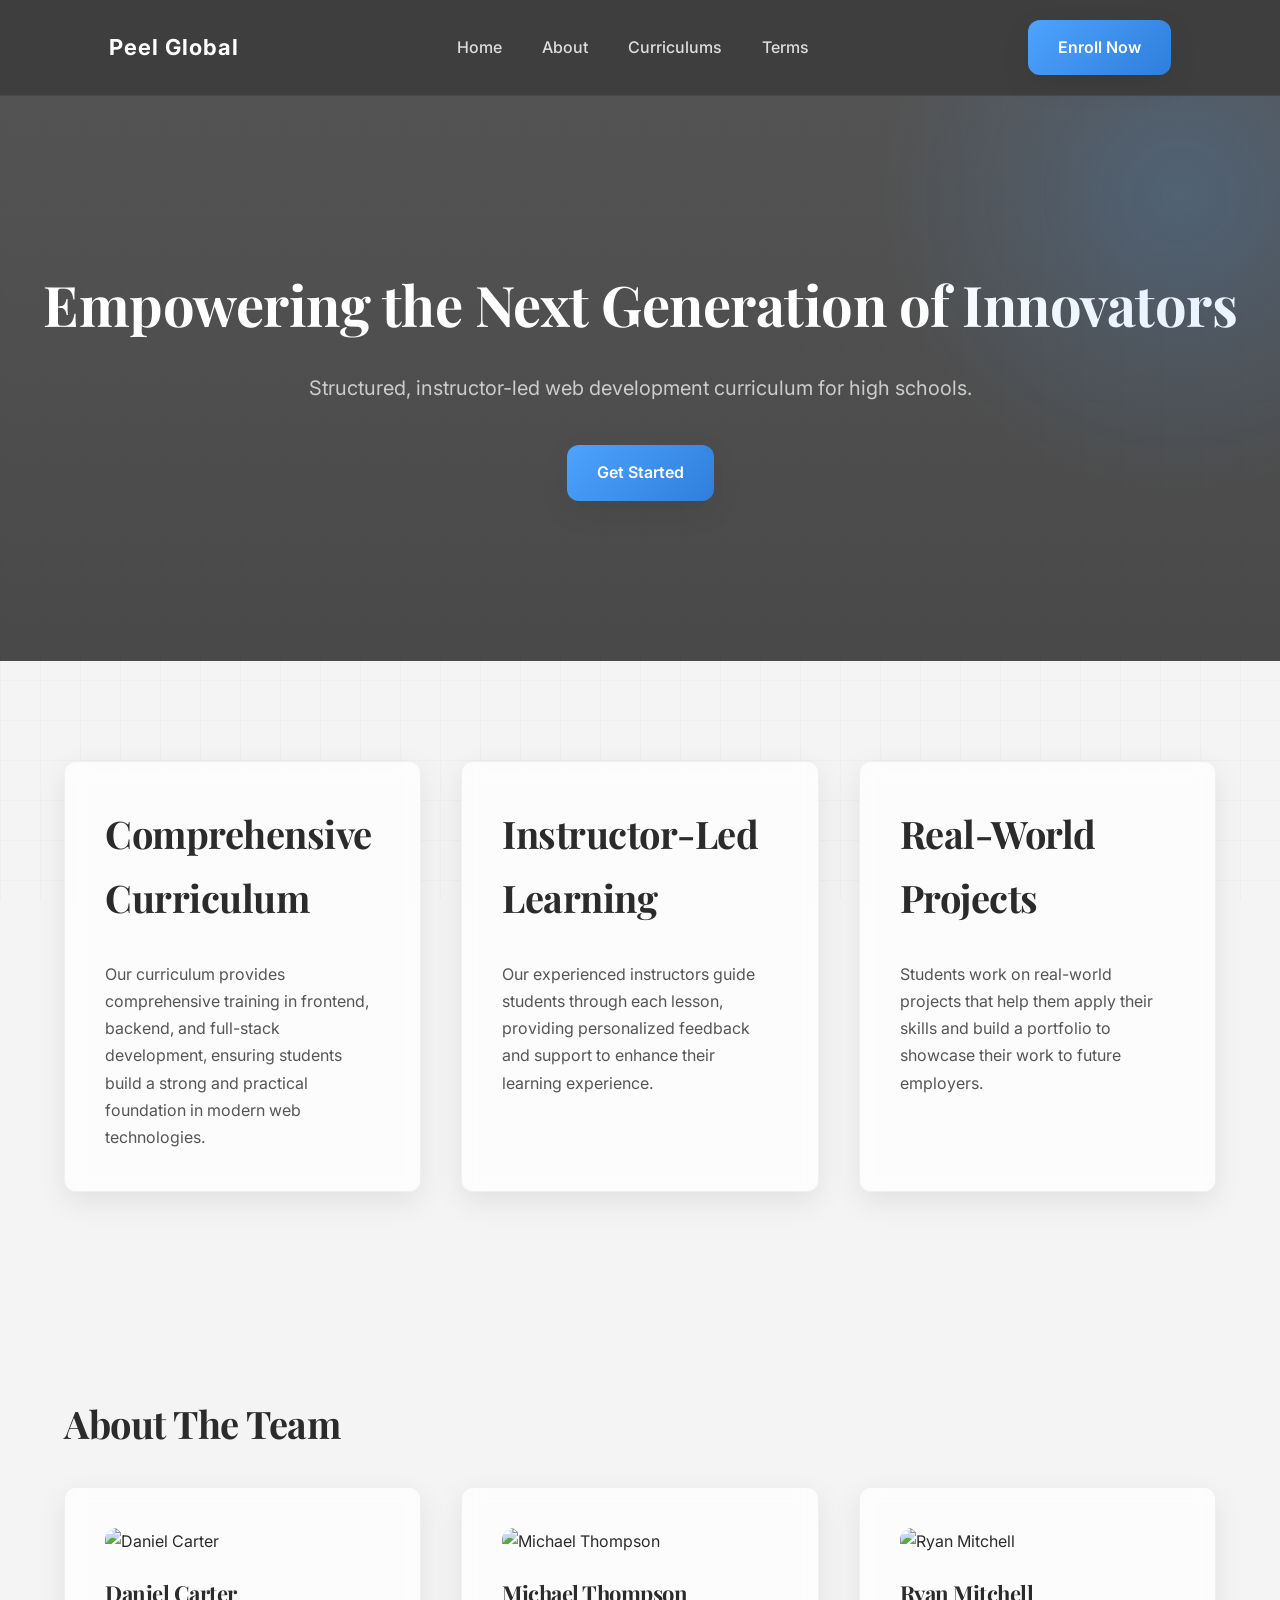
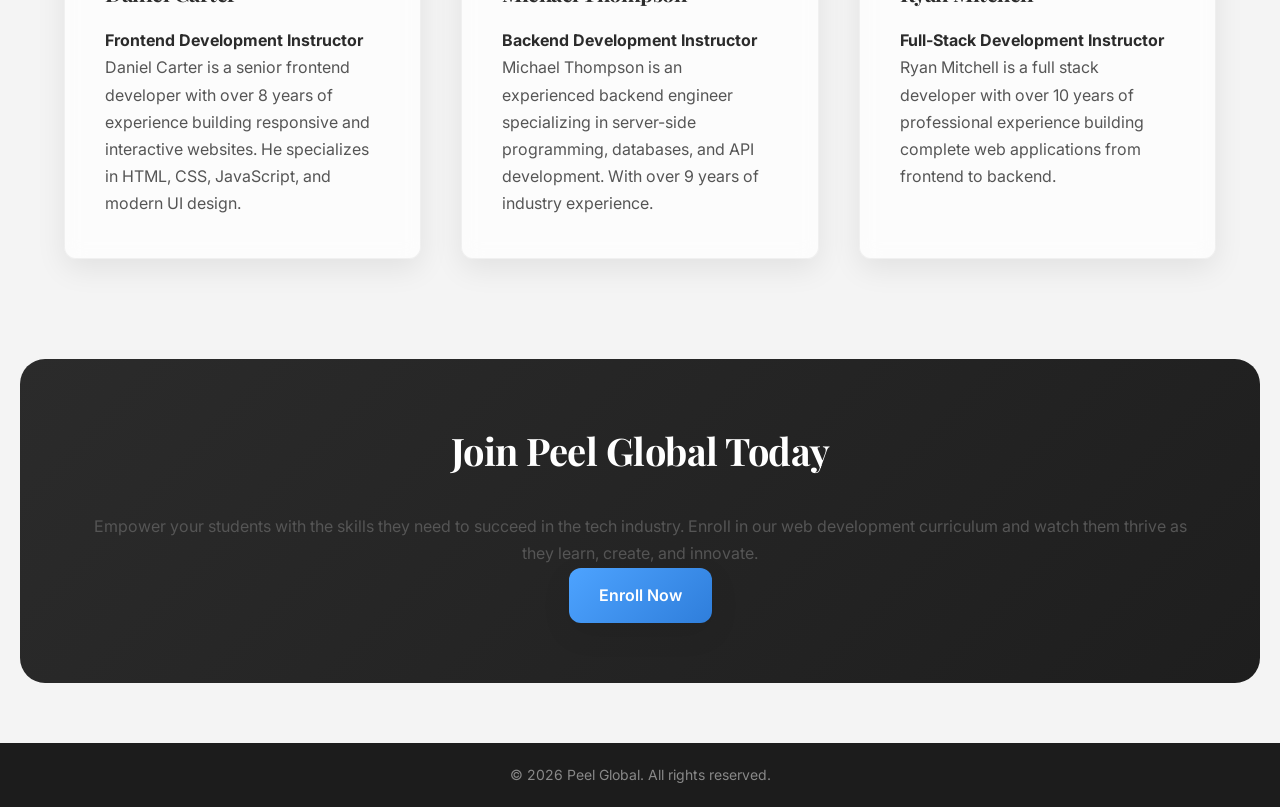
==== index.html @ 0a35fe55 "Add files via upload" ====
<!DOCTYPE html>
<html lang="en">
<head>
    <meta charset="UTF-8">
    <meta name="viewport" content="width=device-width, initial-scale=1.0">
    <title>Peel Global</title>
    <link rel="stylesheet" href="style.css">
    <link href="https://fonts.googleapis.com/css2?family=Inter:wght@400;600&family=Playfair+Display:wght@700&display=swap" rel="stylesheet">

</head>
<body>
    
    <nav class="navbar">
        <div class="logo"> Peel Global</div>
        <div class="nav-links">
            <a href="index.html">Home</a>
            <a href="about.html">About</a>
            <a href="product.html">Curriculums</a>
            <a href="terms.html">Terms</a>
        </div>    
        <a href="enroll.html" class="btn-primary">Enroll Now</a>
    </nav>
    <section class="hero">
        <h1>Empowering the Next Generation of Innovators</h1>
        <p>Structured, instructor-led web development curriculum for high schools.</p>
        <a href="product.html" class="btn-primary">Get Started</a>
    </section>

    <section class="container grid-3">
        <div class="card">
            <h2>Comprehensive Curriculum</h2>
            <p>Our curriculum provides comprehensive training in frontend, backend, and full-stack development, ensuring students build a strong and practical foundation in modern web technologies.</p>
        </div>
        <div class="card">
            <h2>Instructor-Led Learning</h2>
            <p>Our experienced instructors guide students through each lesson, providing personalized feedback and support to enhance their learning experience.</p>
        </div>
        <div class="card">
            <h2>Real-World Projects</h2>
            <p>Students work on real-world projects that help them apply their skills and build a portfolio to showcase their work to future employers.</p>
        </div>
    </section>

    <section class="team">
        <div class="container">
            <h2>About The Team</h2>
            <div class="grid-3">
                <div class="card">
                    <img src="images/frontend-dev.jpg" alt="Daniel Carter">
                    <h3>Daniel Carter</h3>
                    <h4>Frontend Development Instructor</h4>
                    <p>Daniel Carter is a senior frontend developer with over 8 years of experience
                       building responsive and interactive websites. He specializes in HTML, CSS,
                       JavaScript, and modern UI design.</p>
                </div>
                <div class="card">
                    <img src="images/backend-dev.jpg" alt="Michael Thompson">
                    <h3>Michael Thompson</h3>
                    <h4>Backend Development Instructor</h4>
                    <p>Michael Thompson is an experienced backend engineer specializing in
                       server-side programming, databases, and API development. With over
                       9 years of industry experience.</p>
                </div>
                <div class="card">
                    <img src="images/fullstack-dev.jpg" alt="Ryan Mitchell">
                    <h3>Ryan Mitchell</h3>
                    <h4>Full-Stack Development Instructor</h4>
                    <p>Ryan Mitchell is a full stack developer with over 10 years of professional experience building complete web applications 
                       from frontend to backend.</p>
                </div>
            </div>
        </div>
    </section>

    <section class="cta-section">
        <div class="container">
            <h2>Join Peel Global Today</h2>
            <p>Empower your students with the skills they need to succeed in the tech industry. Enroll in our web development curriculum and watch them thrive as they learn, create, and innovate.</p>
            <a href="enroll.html" class="btn-primary">Enroll Now</a>
        </div>
    </section>

    <footer>
        © 2026 Peel Global. All rights reserved.
    </footer>
</body>
</html>
---- style.css ----
* {
    margin: 0;
    padding: 0;
    box-sizing: border-box;
}

html {
    scroll-behavior: smooth;
}

body {
    font-family: 'Inter', sans-serif;
    background: #F4F4F4;
    color: #2B2B2B;
    line-height: 1.7;
}


body::before {
    content: "";
    position: fixed;
    inset: 0;
    background-image: 
        linear-gradient(rgba(0,0,0,0.02) 1px, transparent 1px),
        linear-gradient(90deg, rgba(0,0,0,0.02) 1px, transparent 1px);
    background-size: 40px 40px;
    pointer-events: none;
    z-index: -1;
}


h1, h2, h3 {
    font-family: 'Playfair Display', serif;
    font-weight: 700;
    letter-spacing: -0.5px;
}

h1 {
    font-size: 56px;
}

h2 {
    font-size: 38px;
    margin-bottom: 30px;
}

h3 {
    font-size: 22px;
    margin-bottom: 15px;
}

p {
    color: #555;
}

.container {
    width: 90%;
    max-width: 1200px;
    margin: auto;
}

section {
    padding: 100px 0;
}


.navbar{
    display: flex;
    justify-content:space-around;
    align-items: center;
    padding: 20px 0;
    background: rgba(43, 43, 43, 0.9);
    backdrop-filter: blur(8px);
    position: sticky;
    top: 0;
    z-index: 999;
    border-bottom: 1px solid rgba(255,255,255,0.05);

}

.nav-container {
    display: flex;
    align-items: center;
    justify-content: space-between;
}

.logo {
    font-weight: 700;
    font-size: 22px;
    color: white;
    letter-spacing: 1px;
}

.nav-links {
    display: flex;
    gap: 40px;
}

.nav-links a {
    color: #ddd;
    text-decoration: none;
    font-weight: 500;
    position: relative;
    transition:  all 0.3s ease;
}

.nav-links a::after {
    content: "";
    position: absolute;
    bottom: -6px;
    left: 0;
    width: 0%;
    height: 2px;
    background: #4DA3FF;
    transition:  all 0.3s ease;
}

.nav-links a:hover {
    color: white;
}

.nav-links a:hover::after {
    width: 100%;
}


.btn-primary {
    background: linear-gradient(135deg, #4DA3FF, #2F7EDB);
    color: white;
    padding: 14px 30px;
    border-radius: 12px;
    text-decoration: none;
    font-weight: 600;
    transition:  all 0.3s ease;
    box-shadow: 0 10px 30px rgba(0, 0, 0, 0.08);
    display: inline-block;
}

.btn-primary:hover {
    transform: translateY(-3px);
    box-shadow: 0 15px 40px rgba(0, 0, 0, 0.15);
}


.hero {

     background: linear-gradient(rgba(43,43,43,0.8), rgba(30,30,30,0.8)),
        url('images/home-page.jpg') center/cover;
    color: white;
    text-align: center;
    padding: 160px 20px;
    position: relative;
    overflow: hidden;
}

.hero::after {
    content: "";
    position: absolute;
    width: 600px;
    height: 600px;
    background: radial-gradient(circle, rgba(77,163,255,0.2), transparent 70%);
    top: -200px;
    right: -200px;
}

.hero h1 {
    margin-bottom: 20px;
    color: white;
}

.hero p {
    font-size: 20px;
    color: #ccc;
    margin-bottom: 40px;
}



.grid-3 {
    display: grid;
    grid-template-columns: repeat(3, 1fr);
    gap: 40px;
}



.card {
    background: rgba(255, 255, 255, 0.75);
    backdrop-filter: blur(10px);
    padding: 40px;
    border-radius: 12px;
    box-shadow: 0 10px 30px rgba(0, 0, 0, 0.08);
    transition:  all 0.3s ease;
    border: 1px solid rgba(0,0,0,0.05);
}

.card:hover {
    transform: translateY(-8px);
    box-shadow: 0 15px 40px rgba(0, 0, 0, 0.15);
}



.team img {
    width: 100%;
    border-radius: 12px;
    margin-bottom: 20px;
    filter: none;
    transition:  all 0.3s ease;
}

.team .card:hover img {
    filter: none;
}



.card a.btn-primary {
    margin-top: 20px;
}



.curriculum-grid {
    margin-top: 60px;
}


.curriculum-card {
    background: rgba(255, 255, 255, 0.85);
    backdrop-filter: blur(10px);
    border-radius: 16px;
    overflow: hidden;
    box-shadow: 0 15px 40px rgba(0,0,0,0.08);
    transition: all 0.4s ease;
    display: flex;
    flex-direction: column;
}

.curriculum-card:hover {
    transform: translateY(-10px);
    box-shadow: 0 20px 60px rgba(0,0,0,0.15);
}


.card-image {
    position: relative;
    height: 250px;
    overflow: hidden;
}


.card-image img {
    width: 100%;
    height: 100%;
    object-fit: cover;
    transition: transform 0.6s ease;
}


.curriculum-card:hover .card-image img {
    transform: scale(1.1);
}

.card-overlay {
    position: absolute;
    inset: 0;
    background: linear-gradient(
        to bottom,
        rgba(0,0,0,0.2),
        rgba(0,0,0,0.7)
    );
    display: flex;
    align-items: flex-end;
    padding: 25px;
}

.card-overlay span {
    color: white;
    font-family: 'Playfair Display', serif;
    font-size: 22px;
    font-weight: 700;
    letter-spacing: 0.5px;
}


.card-content {
    padding: 30px;
    display: flex;
    flex-direction: column;
    justify-content: space-between;
    flex-grow: 1;
}

.card-content p {
    margin-bottom: 25px;
    color: #555;
}


.card-content .btn-primary {
    align-self: flex-start;
}



.cta-section {
    background: linear-gradient(135deg, #2B2B2B, #1E1E1E);
    color: white;
    text-align: center;
    border-radius: 25px;
    margin: 0 20px;
    padding: 60px 10px;
}

.cta-section h2 {
    color: white;
    margin-bottom: 30px;
}



section h1 {
    margin-bottom: 20px;
}



footer {
    background: #1C1C1C;
    color: #888;
    text-align: center;
    padding: 20px 0;
    font-size: 14px;
    margin-top: 60px;
}


.terms-section {
    display: flex;
    justify-content: center;
    align-items: center;     
    flex-direction: column;
    min-height: calc(90vh - 80px - 60px); 
    padding: 20px;
    text-align: center;
    background: #f4f4f4;
}


.terms-container {
    max-width: 700px;
}


.terms-section h1 {
    font-family: 'Playfair Display', serif;
    font-size: 36px;
    margin-bottom: 20px;
}

.terms-section p {
    font-size: 18px;
    color: #555;
    line-height: 1.7;
}




.enroll-hero {
    background: linear-gradient(135deg, #2B2B2B, #1E1E1E);
    color: white;
    display: flex;
    justify-content: center;
    align-items: center;
    text-align: center;
    min-height: 250px;
    position: relative;
    overflow: hidden;
    padding: 30px 10px;
    border-radius: 0px;
    margin:0px;
    box-shadow: 0 15px 40px rgba(0,0,0,0.15);
}

.enroll-hero::before {
    content: "";
    position: absolute;
    width: 400px;
    height: 400px;
    background: radial-gradient(circle, rgba(109,176,247,0.1), transparent 70%);
    top: -100px;
    right: -100px;
    transform: rotate(45deg);
}

.enroll-hero::after {
    content: "";
    position: absolute;
    width: 500px;
    height: 500px;
    background: radial-gradient(circle, rgba(109, 176, 247, 0.15), transparent 70%);
    bottom: -150px;
    left: -150px;
    transform: rotate(-30deg);
}


.hero-container {
    position: relative;
    z-index: 1;
    max-width: 800px;
}


.enroll-hero h1 {
    font-family: 'Playfair Display', serif;
    font-size: 42px;
    margin-bottom: 20px;
    line-height: 1.2;
}


.enroll-hero p {
    font-size: 18px;
    margin-bottom: 30px;
    color: #ddd;
    line-height: 1.6;
}

.enroll-section {
    background: #f4f4f4;
    padding: 100px 20px;
}

.enroll-container {
    max-width: 600px;
    margin: auto;
    background: rgba(255,255,255,0.9);
    padding: 50px;
    border-radius: 16px;
    box-shadow: 0 15px 40px rgba(0,0,0,0.08);
}

.enroll-form h2 {
    text-align: center;
    font-family: 'Playfair Display', serif;
    margin-bottom: 30px;
    font-size: 32px;
}

.enroll-form label {
    display: block;
    margin-bottom: 8px;
    font-weight: 600;
}

.enroll-form input,
.enroll-form select {
    width: 100%;
    padding: 14px;
    margin-bottom: 20px;
    border-radius: 8px;
    border: 1px solid #ccc;
    font-size: 16px;
    transition: 0.3s;
}

.enroll-form input:focus,
.enroll-form select:focus {
    border-color: #4DA3FF;
    outline: none;
}

.enroll-form button {
    width: 100%;
    padding: 16px;
    font-size: 18px;
    font-weight: 600;
    border: none;
    border-radius: 12px;
    cursor: pointer;
    background: linear-gradient(135deg, #4DA3FF, #2F7EDB);
    color: white;
    box-shadow: 0 10px 30px rgba(0,0,0,0.08);
    transition: all 0.3s ease;
}

.enroll-form button:hover {
    transform: translateY(-3px);
    box-shadow: 0 15px 40px rgba(0,0,0,0.15);
}



footer {
    flex-shrink: 0;
    background: #1C1C1C;
    color: #888;
    text-align: center;
    padding: 20px 0;
    font-size: 14px;
}


@media (max-width: 1024px) {
    h1 {
        font-size: 42px;
    }

    .grid-3 {
        grid-template-columns: repeat(2, 1fr);
    }
}

@media (max-width: 768px) {

    .nav-links {
        display: none;
    }

    .grid-3 {
        grid-template-columns: 1fr;
    }

    h1 {
        font-size: 34px;
    }

    h2 {
        font-size: 28px;
    }

    section {
        padding: 70px 0;
    }
}

@media (max-width: 1024px) {
    .card-image {
        height: 220px;
    }
}

@media (max-width: 768px) {
    .card-image {
        height: 200px;
    }
}

@media(max-width:768px){
    .enroll-container{
        padding: 30px;
    }

    .enroll-form h2{
        font-size: 28px;
    }
}
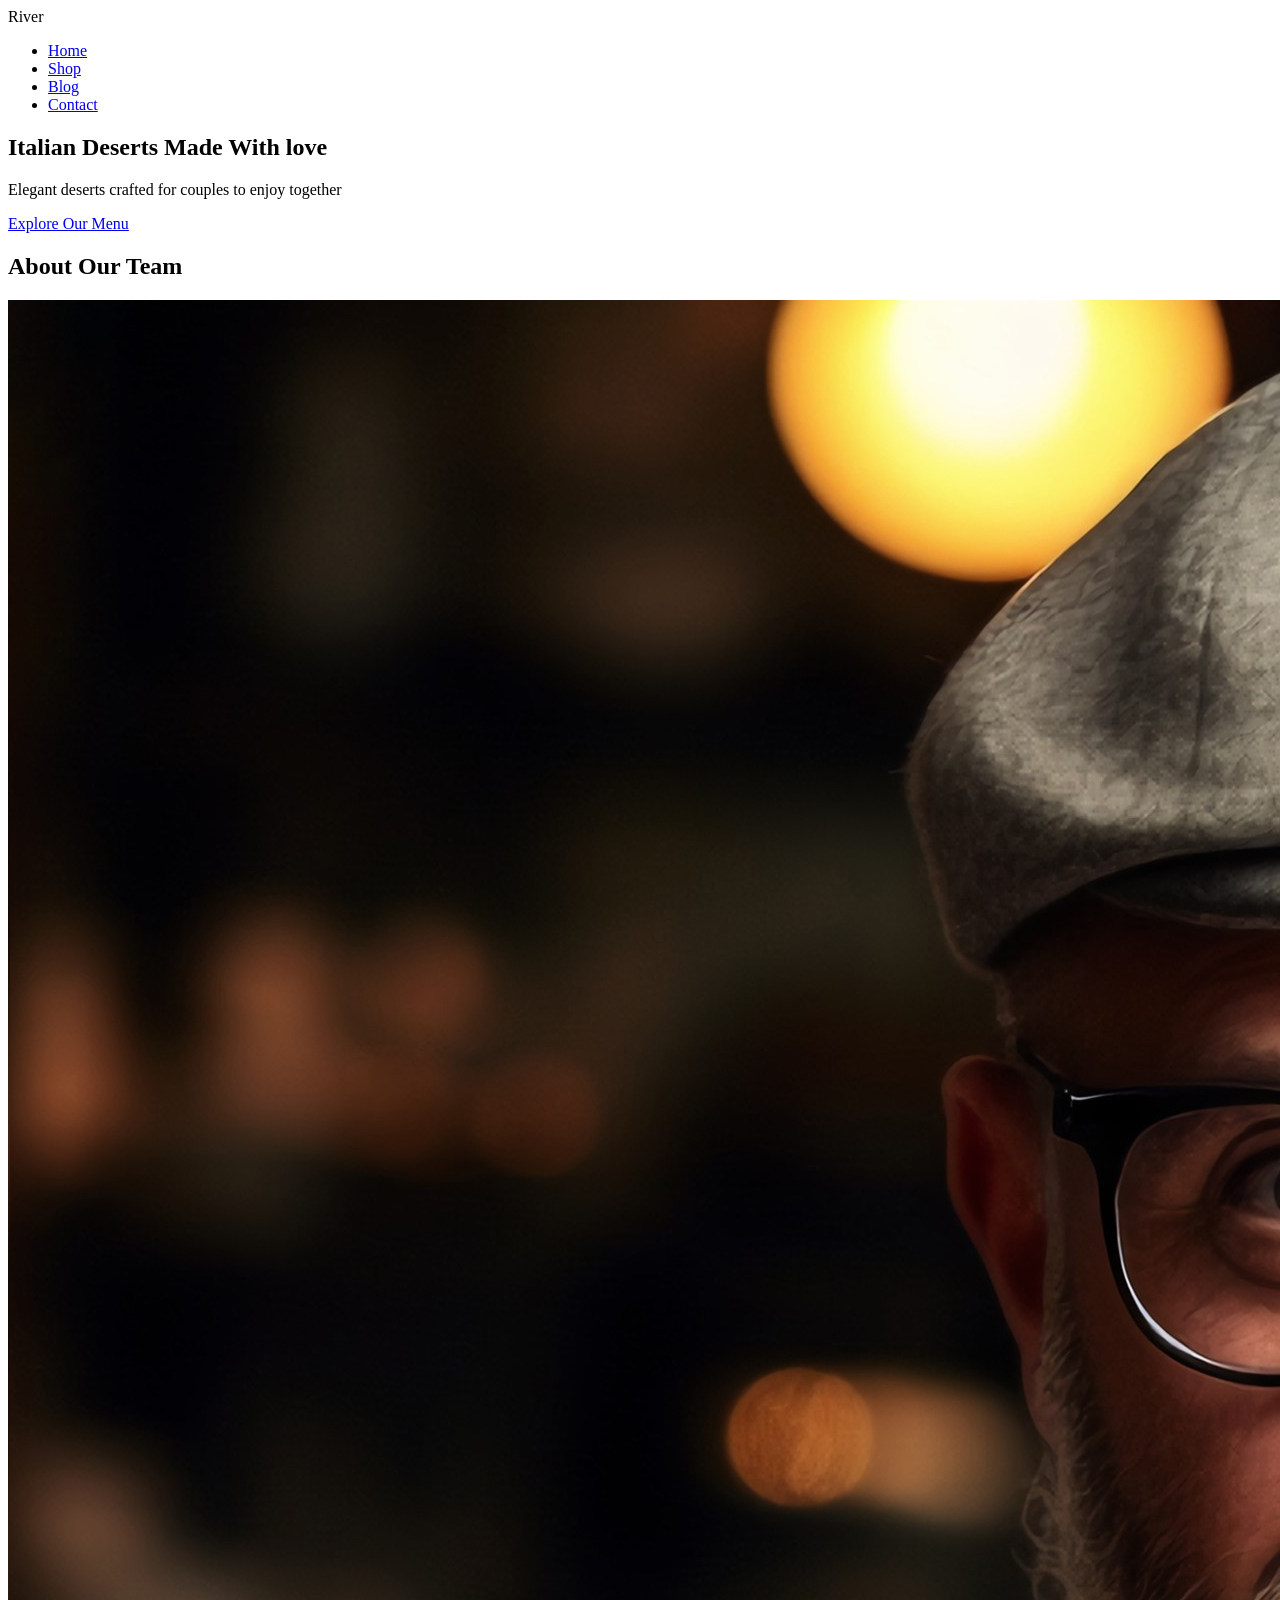
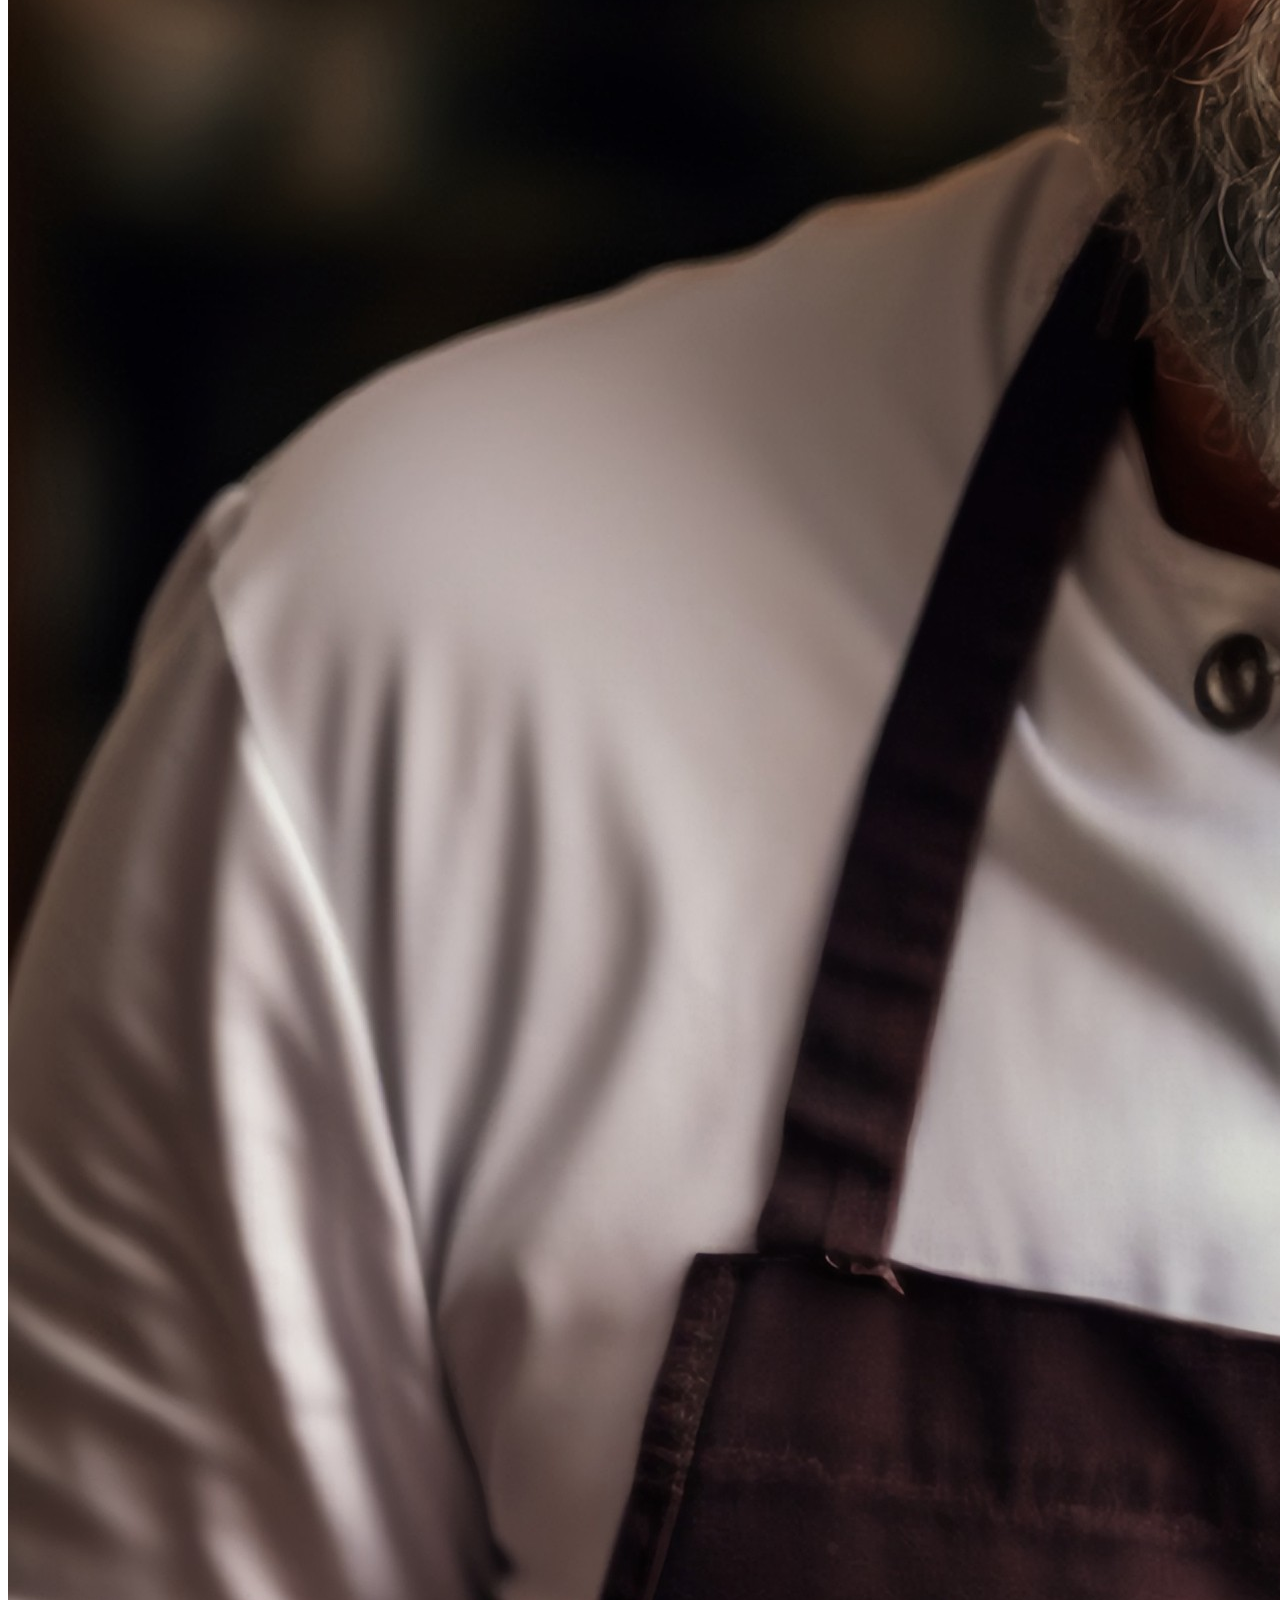
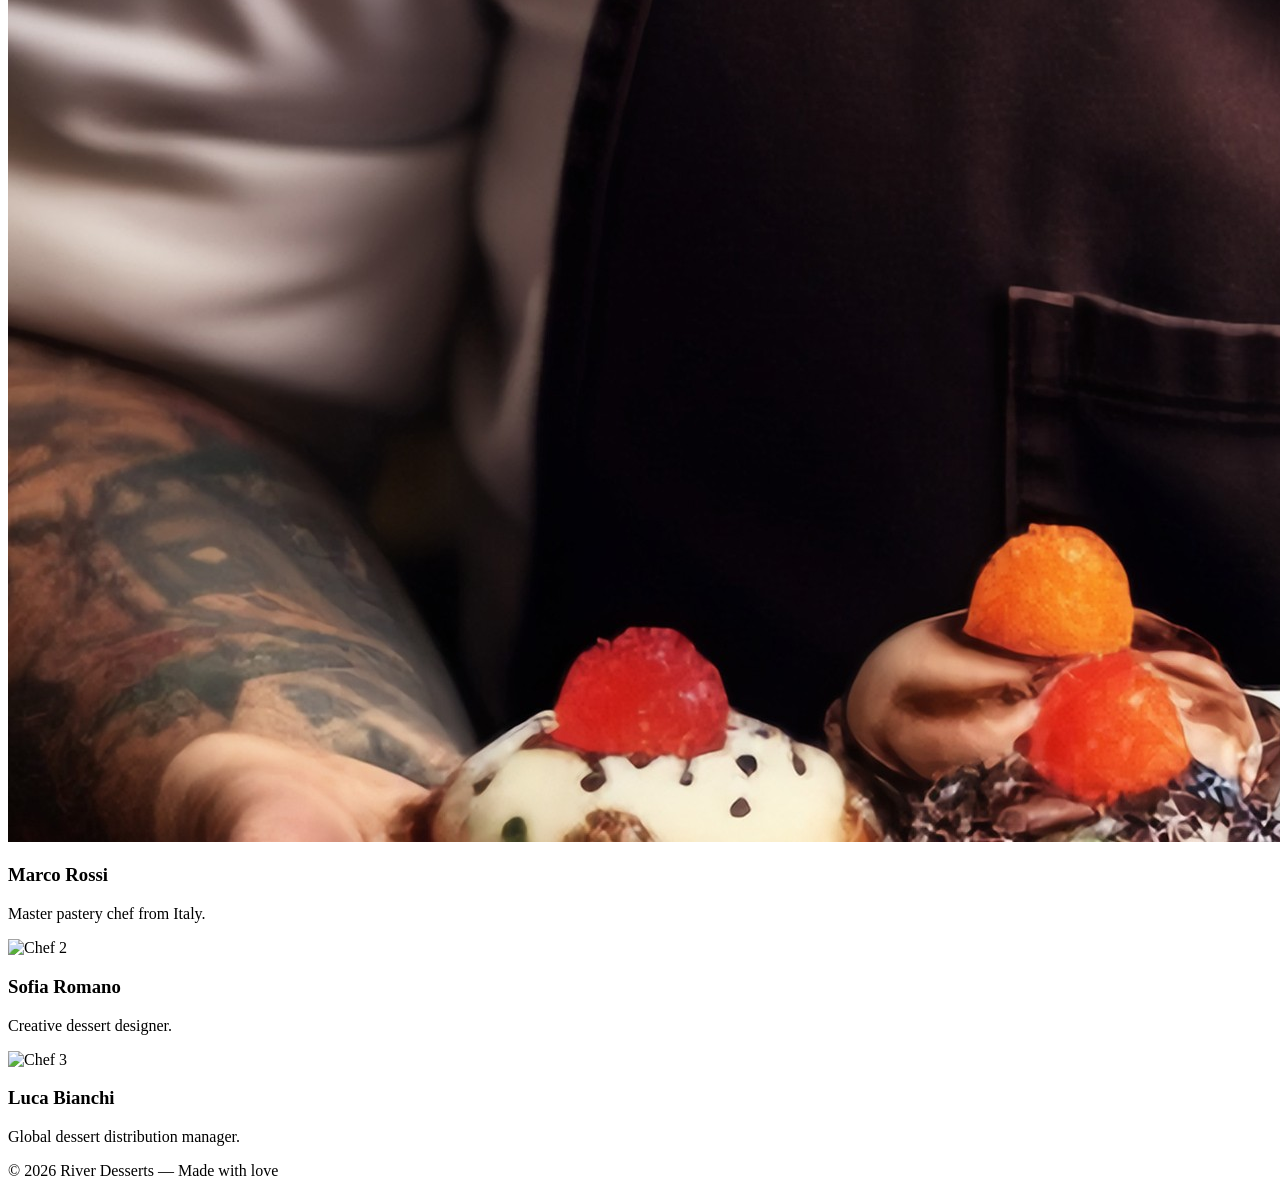
==== commit 3f74f19d: "Add files via upload" ====
--- a/index.html
+++ b/index.html
@@ -3,86 +3,52 @@
 <head>
     <meta charset="UTF-8">
     <meta name="viewport" content="width=device-width, initial-scale=1.0">
-    <title>Peel Global</title>
+    <title>River</title>
     <link rel="stylesheet" href="style.css">
-    <link href="https://fonts.googleapis.com/css2?family=Inter:wght@400;600&family=Playfair+Display:wght@700&display=swap" rel="stylesheet">
-
 </head>
 <body>
-    
-    <nav class="navbar">
-        <div class="logo"> Peel Global</div>
-        <div class="nav-links">
-            <a href="index.html">Home</a>
-            <a href="about.html">About</a>
-            <a href="product.html">Curriculums</a>
-            <a href="terms.html">Terms</a>
-        </div>    
-        <a href="enroll.html" class="btn-primary">Enroll Now</a>
-    </nav>
+    <header>
+        <nav>
+            <div class="logo">River</div>
+            <ul class="nav-links">
+                <li><a href="index.html">Home</a></li>
+                <li><a href="shop.html">Shop</a></li>
+                <li><a href="blog.html">Blog</a></li>
+                <li><a href="contact.html">Contact</a></li>
+            </ul>
+        </nav>
+    </header>
+
     <section class="hero">
-        <h1>Empowering the Next Generation of Innovators</h1>
-        <p>Structured, instructor-led web development curriculum for high schools.</p>
-        <a href="product.html" class="btn-primary">Get Started</a>
-    </section>
-
-    <section class="container grid-3">
-        <div class="card">
-            <h2>Comprehensive Curriculum</h2>
-            <p>Our curriculum provides comprehensive training in frontend, backend, and full-stack development, ensuring students build a strong and practical foundation in modern web technologies.</p>
-        </div>
-        <div class="card">
-            <h2>Instructor-Led Learning</h2>
-            <p>Our experienced instructors guide students through each lesson, providing personalized feedback and support to enhance their learning experience.</p>
-        </div>
-        <div class="card">
-            <h2>Real-World Projects</h2>
-            <p>Students work on real-world projects that help them apply their skills and build a portfolio to showcase their work to future employers.</p>
+        <div>
+            <h1>Italian Deserts Made With love</h1>
+            <p>Elegant deserts crafted for couples to enjoy together</p>
+            <a href="shop.html" class="btn">Explore Our Menu</a>
         </div>
     </section>
 
-    <section class="team">
-        <div class="container">
-            <h2>About The Team</h2>
-            <div class="grid-3">
-                <div class="card">
-                    <img src="images/frontend-dev.jpg" alt="Daniel Carter">
-                    <h3>Daniel Carter</h3>
-                    <h4>Frontend Development Instructor</h4>
-                    <p>Daniel Carter is a senior frontend developer with over 8 years of experience
-                       building responsive and interactive websites. He specializes in HTML, CSS,
-                       JavaScript, and modern UI design.</p>
-                </div>
-                <div class="card">
-                    <img src="images/backend-dev.jpg" alt="Michael Thompson">
-                    <h3>Michael Thompson</h3>
-                    <h4>Backend Development Instructor</h4>
-                    <p>Michael Thompson is an experienced backend engineer specializing in
-                       server-side programming, databases, and API development. With over
-                       9 years of industry experience.</p>
-                </div>
-                <div class="card">
-                    <img src="images/fullstack-dev.jpg" alt="Ryan Mitchell">
-                    <h3>Ryan Mitchell</h3>
-                    <h4>Full-Stack Development Instructor</h4>
-                    <p>Ryan Mitchell is a full stack developer with over 10 years of professional experience building complete web applications 
-                       from frontend to backend.</p>
-                </div>
+    <section>
+        <h2 class="section-title">About Our Team</h2>
+        <div class="team">
+            <div class="team-member">
+                <img src="chef1.jpg" alt="Chef 1">
+                <h3>Marco Rossi</h3>
+                <p>Master pastery chef from Italy.</p>
+            </div>
+            <div class="team-member">
+                <img src="chef2.jpg" alt="Chef 2">
+                <h3>Sofia Romano</h3>
+                <p>Creative dessert designer.</p>
+            </div>
+            <div class="team-member">
+                <img src="chef3.jpg" alt="Chef 3">
+                <h3>Luca Bianchi</h3>
+                <p>Global dessert distribution manager.</p>
             </div>
         </div>
     </section>
-
-    <section class="cta-section">
-        <div class="container">
-            <h2>Join Peel Global Today</h2>
-            <p>Empower your students with the skills they need to succeed in the tech industry. Enroll in our web development curriculum and watch them thrive as they learn, create, and innovate.</p>
-            <a href="enroll.html" class="btn-primary">Enroll Now</a>
-        </div>
-    </section>
-
+    
     <footer>
-        © 2026 Peel Global. All rights reserved.
-    </footer>
+        <p>© 2026 River Desserts — Made with love</p>
 </body>
-</html>
-
+</html>
